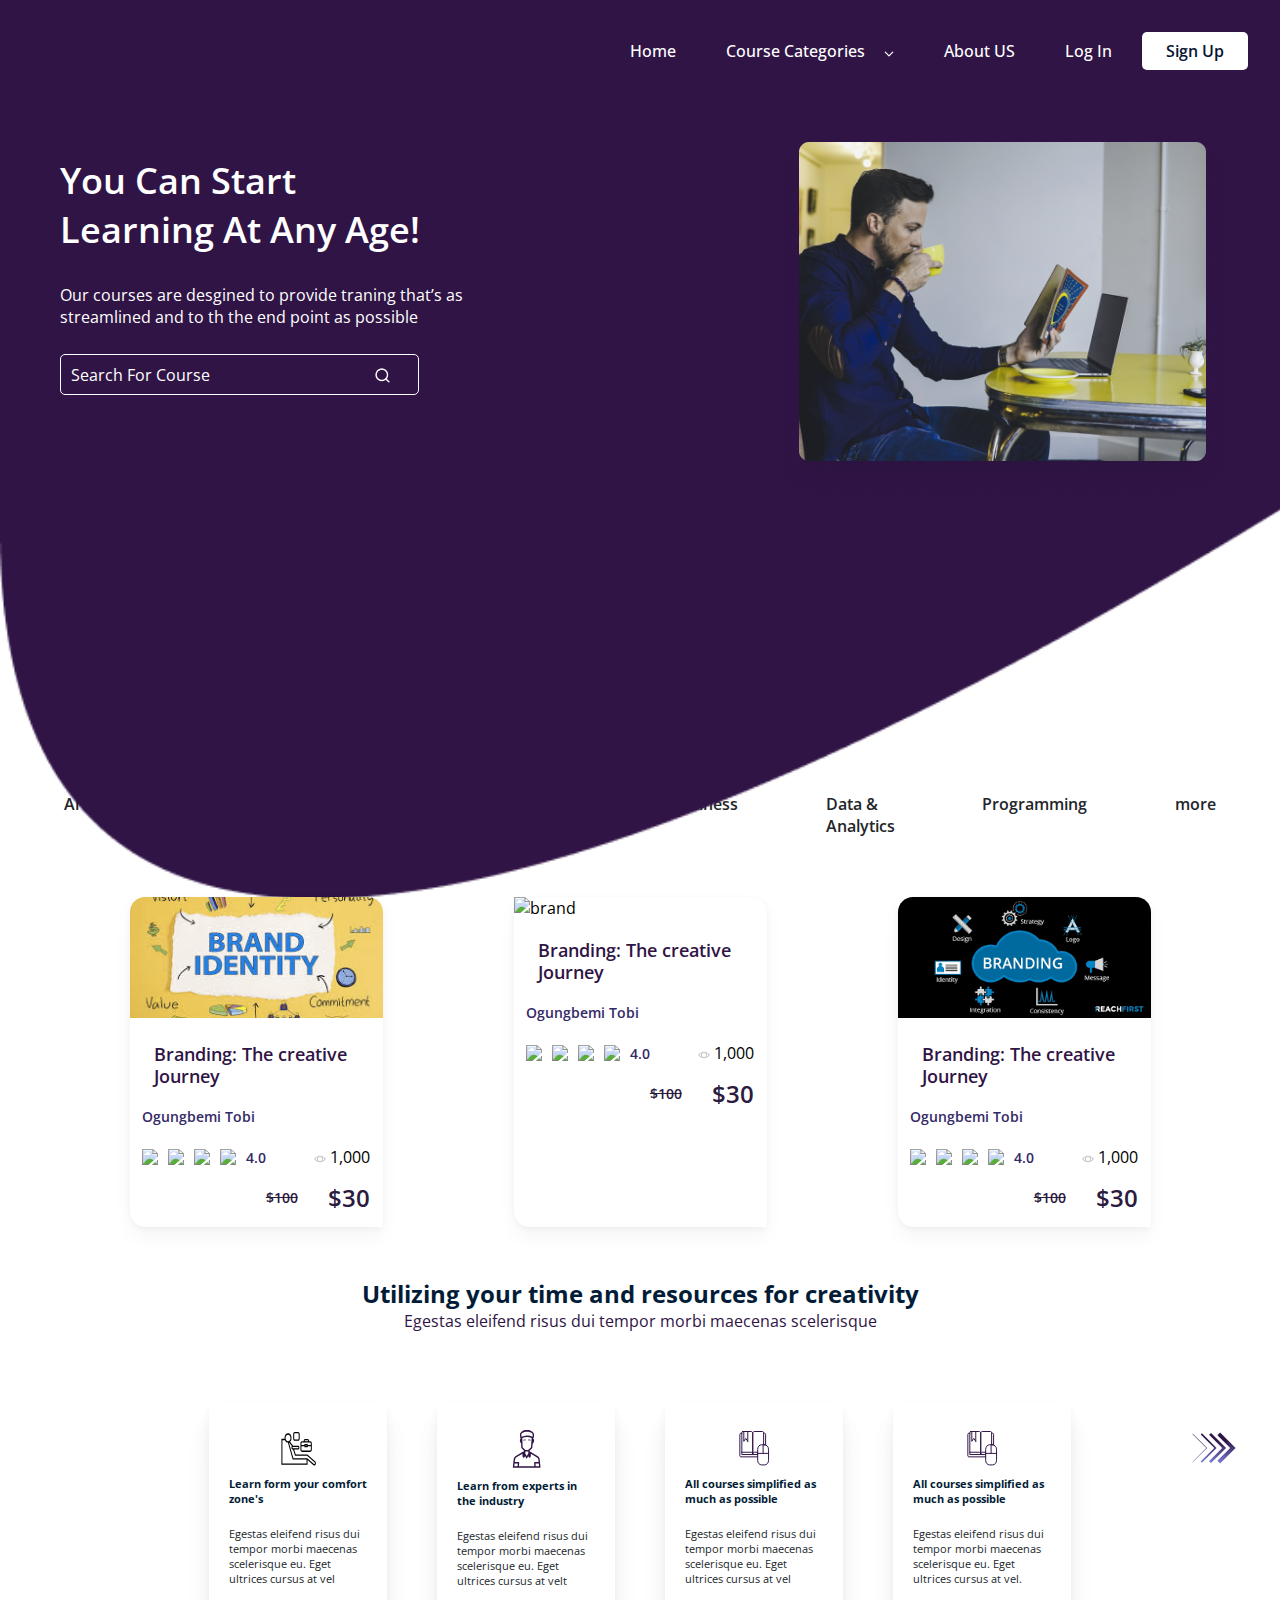
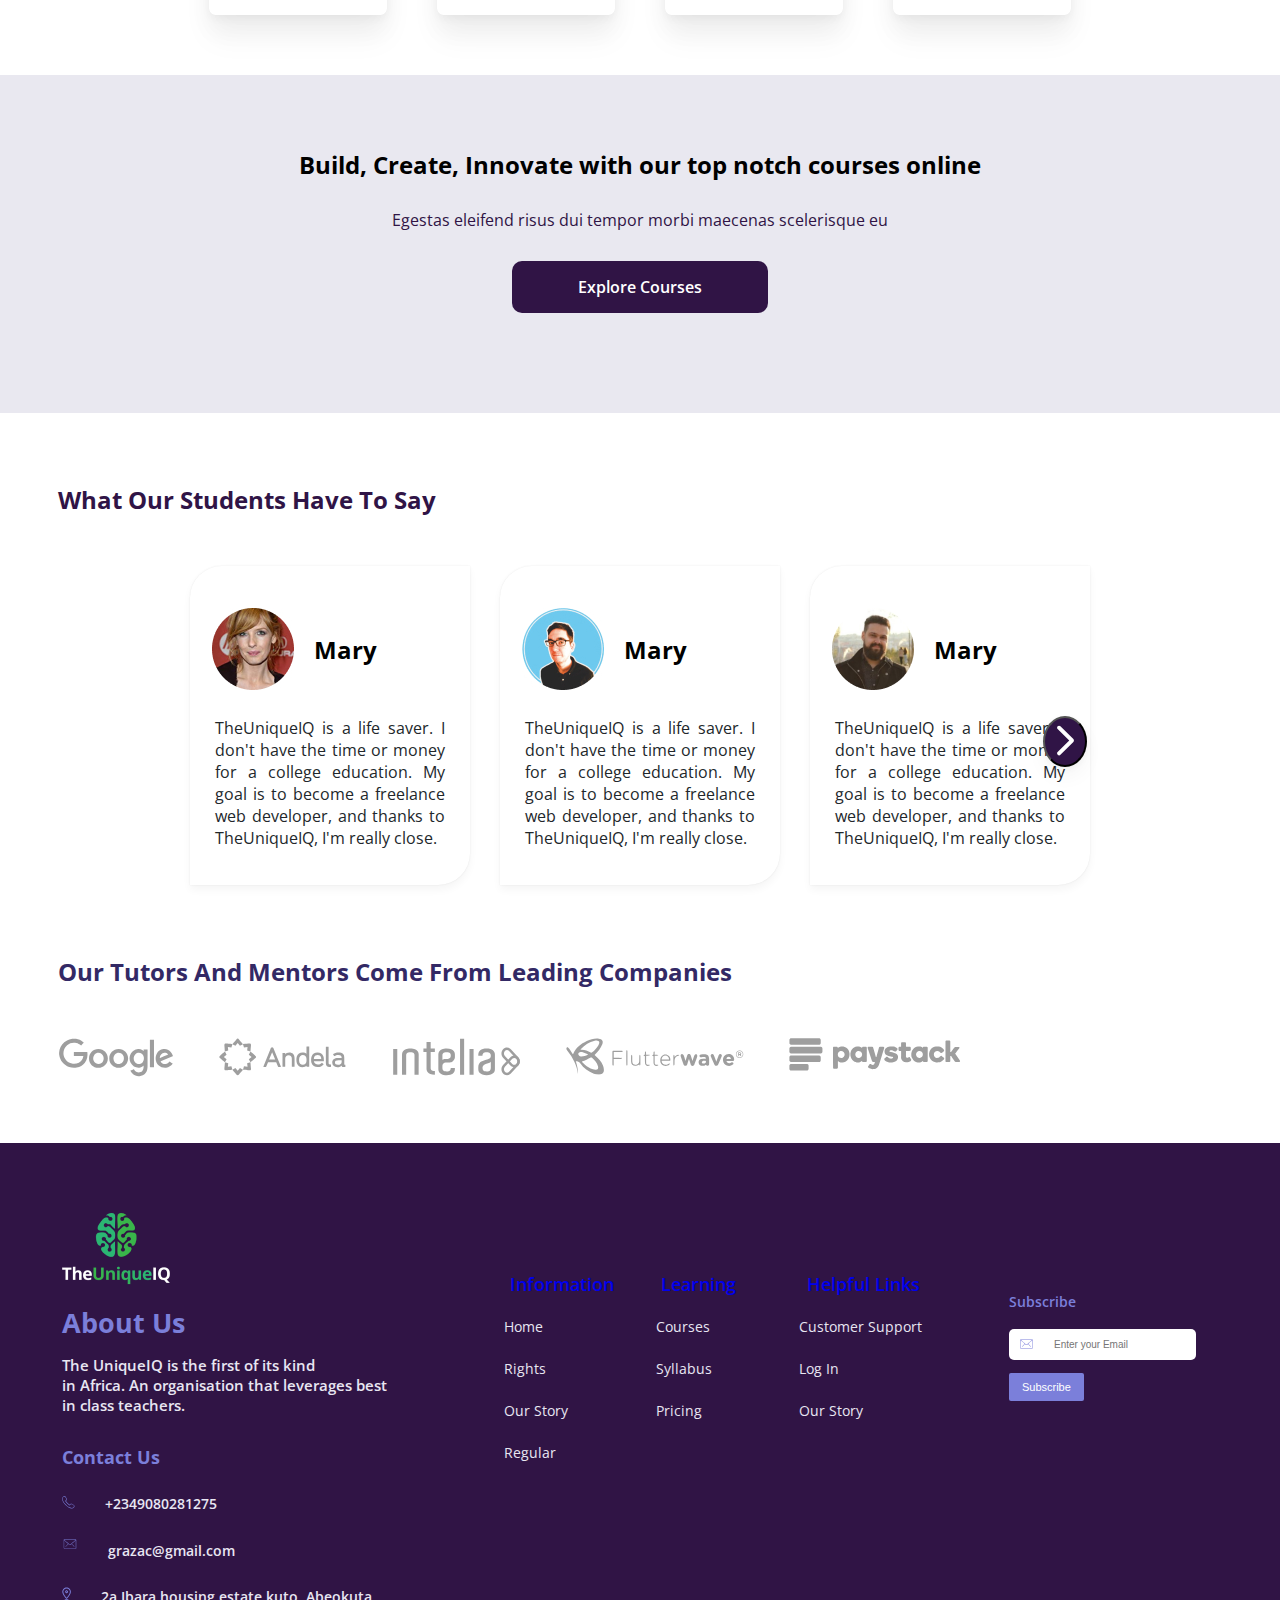
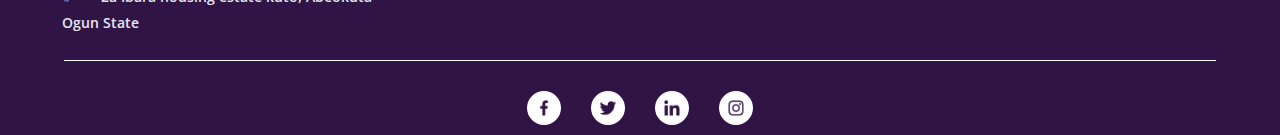
==== index.html @ e98250e5 "first commit" ====
<!DOCTYPE html>
<html>

<head>
  <meta charset="utf-8">
  <meta http-equiv="X-UA-Compatible" content="IE=edge">
  <title>LandingPage</title>
  <meta name="description" content="">
  <meta name="viewport" content="width=device-width, initial-scale=1">
  <link rel="stylesheet" href="landpage.css">
  <link rel="stylesheet" href="https://cdnjs.cloudflare.com/ajax/libs/font-awesome/5.14.0/css/all.min.css">
  <link rel="stylesheet" href="https://cdnjs.cloudflare.com/ajax/libs/OwlCarousel2/2.3.4/assets/owl.carousel.min.css">
  
</head>

<body class="body">
  <!-- header and nav section -->
  <div class="container">
    <header class="header">
      <div class="headerban">
        <!-- <div class="imgban">
              <img src="Rectangle.png" alt="rec">
            </div> -->
      </div>
      <nav class="navbar">
        <ul class="menu">
          <li><a href="/home.html"> Home </a></li>
          <li><a href="#"> Course Categories </a> <img src="drop.svg" alt="arrow" style= "padding-left:15px"></li>
          <li><a href="#"> About US </a></li>
          <li><a href="#"> Log In </a></li>
          <a href="/signup.html" class="button">Sign Up</a>
        </ul>
      </nav>
      <nav class="hidebar">
          <img src="toggle.svg" alt="tog" class="menupie">
          <img src="./newicon.png" alt="logo">
          <img src="./search.svg" alt="search">
          <img src="./draw.svg" alt="draw">
          <div class="hiddenmenu">
            <ul class="listhide">
              <li><a href="/sign-in">Sign Up</a></li>
              <li><a href="/sign-in">Log in</a></li>
            </ul>
            <p className="phide">Course</p>
            <ul class="menuhide">
              <li>Artficial Intelligence <img src="arrow3.svg" alt=""/></li>
              <li>Branding <img src="arrow3.svg" alt="aa"/></li>
              <li>Business <img src="arrow3.svg" alt=""/></li>
              <li>Design <img src="arrow3.svg" alt="aa"/></li>
              <li>Data & Analytic <img src="arrow3.svg" alt="a"/></li>
              <li>Help</li>
              <li>Log out</li>
            </ul>
          </div>
        </nav>
      
      
      <div class="you-can">
        <h2 class="you">You Can Start<br>Learning At Any Age!</h2>
        <p>Our courses are desgined to provide traning that’s as <br>streamlined and to th the end point as possible</p>
      </div>
      <div class=" search-box">
        <input type="text" placeholder="Search For Course"> <img src="./search icon.png">
        <!-- <button type="submit"><i class="fa fa-search"></i></button> -->
      </div>
      <div class="logo-img">
        <img src="Rectangle 3.png" alt="man">
      </div>
    </header>
  </div>
  <!-- browse section -->
  <section class="browse-courses">
    <h2 class="browse">Browser Courses</h2>
    <div class="what">
      <ul id="what-we-do">
        <li>Artificial Intelligence</li>
        <li>Agile & HR <br/>Development</li>
        <li>Branding &<br/> Design</li>
        <li>Business</li>
        <li>Data & <br/> Analytics</li>
        <li>Programming</li>
        <li>more</li>
      </ul>
    </div>
  </section>
  
<!-- headline section -->
  <section class="HeadlineBoxes">
    <div class="box-container">

      <div class="brand-id-box">
        <img src="Rectangle 8.svg" alt="brand">
        <div style="width: 90%; margin: 20px auto;" class="brand-container">
          <h3>Branding: The creative Journey</h3>
          <p>Ogungbemi Tobi</p>
          <div class="brand-details">
            <img src="star 1.jpg">
            <img src="star 1.jpg">
            <img src="star 1.jpg">
            <img src="star 1.jpg">
            <p>4.0</p>
          <div>
              <img src="eye.jpg" alt="eye"> 1,000
            </div>
          </div>
          <p class="brand-amount">
            <span class="da1"> $100 </span> <span class="da2">$30</span>
          </p>
        </div>
      </div>
      <div class="brand-id-box">
        <!-- <div brand> -->

        <img src="Rectangle 9.svg" alt="brand">
        <!-- </div> -->
        <div style="width: 90%; margin: 20px auto;" class="brand-container">

          <h3>Branding: The creative Journey</h3>
          <p>Ogungbemi Tobi</p>
          <div class="brand-details">
            <img src="star 1.jpg">
            <img src="star 1.jpg">
            <img src="star 1.jpg">
            <img src="star 1.jpg">
            <p>4.0</p>
          <div>
              <img src="eye.jpg" alt="eye"> 1,000
            </div>
          </div>
          <p class="brand-amount">
            <span class="da1"> $100 </span> <span class="da2">$30</span>
          </p>
        </div>
      </div>
      <div class="brand-id-box">
        <!-- <div brand> -->

        <img src="Rectangle 10.svg" alt="brand">
        <!-- </div> -->
        <div style="width: 90%; margin: 20px auto;" class="brand-container">

          <h3>Branding: The creative Journey</h3>
          <p>Ogungbemi Tobi</p>
          <div class="brand-details">
            <img src="star 1.jpg">
            <img src="star 1.jpg">
            <img src="star 1.jpg">
            <img src="star 1.jpg">
            <p>4.0</p>
          <div>
              <img src="eye.jpg" alt="eye"> 1,000
            </div>
          </div>
          <p class="brand-amount">
            <span class="da1"> $100 </span> <span class="da2">$30</span> 
          </p>
          
          <!-- <img src="arrow2.svg" alt="arrow"> -->
        </div>
      </div>
    </div>
    <div class="forward">
      <img src="forward.svg" alt="arr">
    </div>
    
  </section>
<!-- utilize section -->
  <section class="utilize">
    <h2 class="uti">Utilizing your time and resources for creativity</h2>
    <p class="util">Egestas eleifend risus dui tempor morbi maecenas scelerisque</p>
    <div class="utilizebox">
      <div class="png_box1">
        <img src="Groupimg.svg" alt="a png" id="img-groupimg">
        <div>
          <h4>Learn form your comfort zone's</h4>
          <p>Egestas eleifend risus dui tempor morbi maecenas scelerisque eu. Eget ultrices cursus at vel</p>
      </div>
      </div>

      <div class="png_box1">
        <img src="headimg.svg" alt="a png" >
        <div>
          <h4>Learn from experts in the industry</h4>
          <p>Egestas eleifend risus dui tempor morbi maecenas scelerisque eu. Eget ultrices cursus at velt</p>
        </div>
      </div>

      <div class="png_box1">
        <img src="Group2.svg" alt="a png">
        <div>
          <h4>All courses simplified as much as possible</h4>
          <p>Egestas eleifend risus dui tempor morbi maecenas scelerisque eu. Eget ultrices cursus at vel</p>
        </div>
      </div>

      <div class="png_box1">
        <img src="Group2.svg" alt="a png">
        <div>
          <h4>All courses simplified as much as possible</h4>
          <p>Egestas eleifend risus dui tempor morbi maecenas scelerisque eu. Eget ultrices cursus at vel.</p>
        </div>
      </div>
    </div>
  </section>

  <section class="build">
    <div class="build-create">
      <h2 class="bud">Build, Create, Innovate with our top notch courses online</h2>
      <p class="bld">Egestas eleifend risus dui tempor morbi maecenas scelerisque eu</p>
      <a href="#0" class="explore">Explore Courses</a>
    </div>
  </section>

<!-- testimony section -->
  <section class="testimony">
    <div class="headLine">
      <h2 class="our">What Our Students Have To Say</h2>
    </div>
    <div class="testimonialboxes">
      <div class="maryimg">
        <div class="ma">
          <img src="mary.jpg" alt="this is the mary picture">
          <h2>Mary</h2>
        </div>

        <p class="test">TheUniqueIQ is a life saver. I don't have the time or money for a college education. My goal is
          to become a freelance web developer, and thanks to TheUniqueIQ, I'm really close.</p>
      </div>
      <div class="maryimg">
        <div class="ma">
          <img src="mary2.jpg" alt="this is the mary picture">
          <h2>Mary</h2>

        </div>
        <p class="test">TheUniqueIQ is a life saver. I don't have the time or money for a college education. My goal is
          to become a freelance web developer, and thanks to TheUniqueIQ, I'm really close.</p>
      </div>
      <div class="maryimg">
        <div class="ma">
          <img src="mary 3.png" alt="this is the mary picture">
          <h2>Mary</h2>
        </div>
        <p class="test">TheUniqueIQ is a life saver. I don't have the time or money for a college education. My goal is
          to become a freelance web developer, and thanks to TheUniqueIQ, I'm really close.</p>
      </div>
    </div>
    <button class="bot"><svg width="17" height="31" viewBox="0 0 17 31" fill="none" xmlns="http://www.w3.org/2000/svg">
        <path
          d="M0.629206 3.9489C-1.13656 2.18314 1.65924 -0.612659 3.425 1.30025L16.374 14.1021C17.1097 14.8378 17.1097 16.1621 16.374 16.8979L3.425 29.8468C1.65924 31.6126 -1.13656 28.8168 0.629206 27.051L12.2538 15.5735L0.629206 3.9489Z"
          fill="white" />
      </svg>
    </button>
  </section>

    <div id="ourTutors">
      <h2 class="tutors">Our Tutors And Mentors Come From Leading Companies</h2>
    </div>
    <div class="comp-logo">
      <ul class="company-logos">
        <li><img src="google.svg" alt="google logo"></li>
        <li><img src="andela.svg" alt="andela logo"></li>
        <li><img src="intelia.svg" alt="intelia logo"></li>
        <li><img src="flutterwave.svg" alt="flutterwave logo"></li>
        <li><img src="paystack.svg" alt="paystack logo"></li>
      </ul>
    </div>

<!-- footer sectiom -->
  <footer class="footer">
    <div class="footercontainer">
      <div class="footcont">
        <div class="img-footer">
          <img src="footer-logo.png" alt="UniqueIQ logo">
        </div>
        <div class="about">
          <h2>About Us</h2>
          <p class="us">The UniqueIQ is the first of its kind <br> in Africa. An organisation that leverages best<br> in
            class teachers.</p>
        </div>
        <div class="contactUS">
          <h4 class="con">Contact Us</h4>
          <div class="row">
            <img src="call.svg" alt="phone"><span>+2349080281275</span>
          </div>

          <div class="row">
            <img src="mail.png" alt="mail"><span class="web"><a href="grazac@gmail.com">grazac@gmail.com</a></span>
          </div>

          <div class="row">
            <img src="location.svg" alt="locate"><span style="width:90%">2a Ibara housing estate kuto, Abeokuta <br/> Ogun State</span>
          </div> 
        </div>
      </div>
      <div class="column">
        <div class="info">
          <h3><a href="#">Information</a></h3>
          <ul class="inf">
            <li><a href="#">Home</a></li>
            <li><a href="#">Rights</a></li>
            <li><a href="#">Our Story</a></li>
            <li><a href="#">Regular</a></li>
          </ul>
        </div>
        <div class="learn">
          <h3><a href="#">Learning</a></h3>
          <ul class="lean">
            <li><a href="#">Courses</a></li>
            <li><a href="#">Syllabus</a></li>
            <li><a href="#">Pricing</a></li>
          </ul>
        </div>

        <div class="help">
          <h3><a href="#">Helpful Links</a></h3>
          <ul class="line">
            <li><a href="#">Customer Support</a></li>
            <li><a href="#">Log In</a></li>
            <li><a href="#">Our Story</a></li>
          </ul>
        </div>

        <div class="subscribe">
          <h2 class="sub">Subscribe</h2>
          <div class="footer-input">

            <svg width="15" height="10" viewBox="0 0 14 10" fill="none" xmlns="http://www.w3.org/2000/svg">
              <path
                d="M12.5414 0.281982H1.41356C1.02637 0.281982 0.710938 0.596418 0.710938 0.984605V8.96161C0.710938 9.3488 1.02637 9.66423 1.41356 9.66423H12.5414C12.9286 9.66423 13.2435 9.3488 13.2435 8.96161V0.984605C13.2435 0.596418 12.9286 0.281982 12.5414 0.281982ZM12.5414 0.749899C12.5992 0.749899 12.6505 0.77332 12.6914 0.808202C11.2064 2.11129 7.76008 5.12759 7.5478 5.28804C7.33702 5.4485 7.14566 5.4485 6.97723 5.4485C6.8088 5.4485 6.61795 5.4485 6.40716 5.28804C6.19488 5.12759 2.74854 2.11129 1.26307 0.808202C1.30393 0.77332 1.35576 0.749899 1.41356 0.749899H12.5414ZM12.5414 9.19632H1.41356C1.2845 9.19632 1.17935 9.09117 1.17935 8.96161V1.35834C1.97815 2.05797 3.87025 3.71536 5.07268 4.75983L2.58161 7.41584C2.49291 7.51002 2.49739 7.65802 2.59207 7.74672C2.63692 7.78858 2.69423 7.81001 2.75153 7.81001C2.81382 7.81001 2.87661 7.78459 2.92245 7.73626L5.42598 5.06679C5.80271 5.39269 6.06482 5.61743 6.12262 5.66228C6.45948 5.91741 6.77043 5.91741 6.97624 5.91741C7.18204 5.91741 7.49299 5.91741 7.82985 5.66228C7.88815 5.61743 8.15026 5.39269 8.52699 5.06679L11.0305 7.73626C11.0764 7.78509 11.1387 7.81001 11.2009 7.81001C11.2582 7.81001 11.3156 7.78858 11.3609 7.74672C11.4556 7.65802 11.4601 7.51002 11.3714 7.41584L8.88079 4.75983C10.0827 3.71536 11.9758 2.05797 12.7741 1.35834V8.96161C12.7751 9.09117 12.67 9.19632 12.5414 9.19632Z"
                fill="#7B7FDA" />
            </svg>

            <input type="text" placeholder="Enter your Email" />

          </div>
          <button class="footer-btn">Subscribe</button>

        </div>
      </div>
    </div>
    <div>
      <div class="footer-icon">
        <div class="fb"><img src="fb.png" alt="facebookICON"></div>
        <div class="twitter"><img src="tw.png" alt="twitterICON"></div>
        <div class="link"><img src="ln.png" alt="linkedInICON"></div>
        <div class="insta"><img src="ig.png" alt="instaICON"></div>
      </div>
    </div>
  
  </footer>

  <script src="landpage.js"></script>

</body>

</html>
---- landpage.css ----
@import url("https://fonts.googleapis.com/css2?family=Open+Sans:wght@300&display=swap");

*,
*::before,
*::after {
  margin: 0;
  padding: 0;
  box-sizing: border-box;
}

html {
  font-family: "Open Sans", sans-serif;
  overflow-x: hidden;
}

a {
  text-decoration: none;
}
:root {
  --primary-color: white;
}

.body {
  width: 100%;
  overflow-x: hidden;
}

.container {
  width: 100%;
  height: 600px;
}

.header {
  position: relative;
  background-image: url(Rectangle.png);
  background-repeat: no-repeat;
  background-size: cover;
  height: 100vh;
}

.navbar {
  padding: 32px;
}

.navbar .menu {
  list-style: none;
  display: flex;
  justify-content: flex-end;
  gap: 30px;
  height: 100%;
  align-items: center;
}
.nav-hidden {
  width: 90%;
  margin: auto;
  display: flex;
  justify-content: space-between;
  align-items: center;
  display: none;
}
.menuhide {
  font-weight: 600;
  font-size: 14px;
  color: #333333;
  padding-top: 21px;
  /* display: flex; */
  justify-content: space-between;
}

.hidebar {
  display: none;
  justify-content: space-between;
  background-color: white;
  padding: 20px;
}
.hiddenmenu{
  display: none;
}
.hiddenmenu {
  position: absolute;
  top: 50px;
  left: 0px;
  padding-top: 20px;
  background-color: #fff;
  width: 254px;
  border-radius: 2px;
  z-index: 1;
}
.hiddenmenu p {
  width: 80%;
  margin: auto;
  font-weight: 700;
  padding: 25px 0px 0px 0px;
  color: #333333;
  display: flex;
  flex-direction: column;
}
.listhide,
.menuhide {
  width: 80%;
  margin: auto;
  list-style: none;
}
.listhide {
  border-bottom: 1px solid #c4c4c4;
}
.listhide li:last-child {
  padding-bottom: 38px;
}
.listhide li {
  font-weight: 600;
  font-size: 14px;
  padding-top: 21px;
}
.listhide li a {
  color: #301446;
}
.menuhide li {
  font-weight: 600;
  font-size: 14px;
  color: #333333;
  padding-top: 21px;
  display: flex;
  justify-content: space-between;
}
.menuhide li:last-child {
  padding-bottom: 60px;
}
.navbar .menu li a {
  color: white;
  font-size: 16px;
  font-weight: 500;
  margin-left: 20px;
  text-decoration: none;
  font-family: "Open sans" sans-serif;
}

.button {
  background-color: white;
  border: none;
  color: #071533;
  padding: 0.5rem 1.5em;
  cursor: pointer;
  font-weight: 600;
  border-radius: 5px;
  font-size: 16px;
  text-decoration: none;

  align-items: center;
}

.you-can {
  margin-top: 54px;
  margin-left: 60px;
}

.you {
  font-family: "Open Sans";
  font-style: normal;
  font-weight: 600;
  font-size: 36px;
  line-height: 49px;
  color: #ffffff;
  padding-bottom: 30px;
}

.you-can p {
  font-family: "Open Sans";
  font-style: normal;
  font-weight: normal;
  font-size: 16px;
  line-height: 22px;

  padding-bottom: 54px;
  color: #ffffff;
}

.search-box {
  position: relative;
  left: 32px;
  bottom: 28px;
}

.search-box input {
  width: 359px;
  height: 41px;
  background-color: transparent;
  border: 1px solid #ffffff;
  box-sizing: border-box;
  border-radius: 5px;
  margin-left: 28px;
  font-family: Open Sans;
  font-style: normal;
  font-weight: normal;
  font-size: 16px;
  padding: 10px;

  color: #ffffff;
}

.search-box input::placeholder {
  font-family: Open Sans;
  font-style: normal;
  font-weight: normal;
  font-size: 16px;

  color: #ffffff;
}

.search-box img {
  position: absolute;
  top: 14px;
  left: 343px;
}

.logo-img {
  position: absolute;
  top: 134px;
  right: 50px;
}

.browse {
  margin-left: 58px;
  margin-top: 50px;
  margin-bottom: 60px;
  font-family: Open Sans;
  font-style: normal;
  font-weight: 600;
  font-size: 28px;
  line-height: 33px;
  color: #071533;
  padding-top: 50px;
}

#what-we-do {
  list-style: none;
  display: flex;
  justify-content: space-between;
  gap: 30px;
  width: 90%;
  margin: 60px auto;
  color: #23262a;
  font-weight: 600;
  font-size: 18px;
}

#what-we-do li {
  cursor: pointer;
  font-weight: 600;
  font-size: 16px;
  line-height: 22px;
  color: #23262a;
}

#what-we-do li:hover {
  border-bottom: 5px solid #2a1b3f;
  font-size: 16px;
  line-height: 22px;
  color: #071533;
}

.box-container {
  display: flex;
  justify-content: space-around;
  /* gap: 30px; */
  background: #ffffff;
  position: relative;
  width: 90%;
  margin: auto;
  
}

/* 
.brand-container h3{
  font-style: normal;
font-weight: 600;
font-size: 16px;
line-height: 22px;

color: #301446;

} */
.brand-id-box {
  background: #ffffff;
  box-shadow: 0px 10px 20px rgba(0, 0, 0, 0.04), 0px 2px 6px rgba(0, 0, 0, 0.04),
    0px 0px 1px rgba(0, 0, 0, 0.04);
  border-radius: 15px 15px 0px 15px;
  width: 253px;
  height: 330px;
  position: relative;
}

.brand-id-box > img {
  width: 100%;
  object-fit: cover;
}
.brand-container {
  width: 90%;
  margin: 20px auto;
}

.brand-container p {
  font-weight: 600;
  font-size: 14px;
  line-height: 19px;
  /* identical to box height */
  color: #332965;
}
h3 {
  font-family: Open Sans;
  font-style: normal;
  font-weight: 600;
  font-size: 18px;
  line-height: 22px;

  color: #301446;
  align-items: center;
  margin-bottom: 10px;
  width: 90%;
  margin: 20px auto;
}
.brand-details {
  display: flex;
  margin: 20px 0;
  gap: 10px;
  align-items: center;
}
.brand-details {
  display: flex;
  margin: 20px 0;
  gap: 10px;
  align-items: center;
}

.brand-details p {
  margin-right: auto;
}

.brand-amount {
  display: flex;
  justify-content: flex-end;
  color: #2a1b3f;
}
.da1 {
  color: #2a1b3f;
  text-decoration: line-through;
  font-size: 14px;
}
.da2 {
  color: #2a1b3f;
  font-size: 24px;
}
.forward {
  position: absolute;
  right: 42px;
  bottom: -589px;
}

.utilize {
  text-align: center;
  margin-top: 50px;
  background-color: #ffffff;
}

.uti {
  font-weight: bold;
  font-size: 24px;
  line-height: 33px;

  color: #021c37;
}

.util {
  font-size: 16px;
  line-height: 22px;
  margin-bottom: 70px;
  color: #301446;
}

.utilizebox {
  display: flex;
  justify-content: center;
  gap: 50px;
  width: 85%;
  margin: 60px auto;
}

.png_box1 {
  box-shadow: 0px 24px 32px rgba(0, 0, 0, 0.04),
    0px 16px 24px rgba(0, 0, 0, 0.04), 0px 4px 8px rgba(0, 0, 0, 0.04),
    0px 0px 1px rgba(0, 0, 0, 0.04);
  border-radius: 6.75076px;
  padding: 20px;
  display: flex;
  flex-direction: column;
  justify-content: center;
  width: 178px;
  height: 213px;
}
.png_box1 h4 {
  font-family: Open Sans;
  font-weight: bold;
  font-size: 10.8012px;
  color: #021c37;
  text-align: left;
  margin-top: 10px;
}
.png_box1 p {
  font-family: Open Sans;
  font-size: 10.8012px;
  color: #22272b;
  text-align: left;
  margin-top: 20px;
}
.png_box1 img {
  align-self: center;
}
#img-groupimg {
  filter: brightness(0);
}
.png_box1:hover #img-groupimg {
  filter: none;
}

.png_box1:hover img {
  filter: brightness(0) invert(1);
}
.png_box1:hover h4,
.png_box1:hover p {
  color: #ffffff;
}

.png_box1:hover {
  background-color: #301445;
  color: #ffffff;
}

.build {
  background-color: #e9e8f0;
  padding-bottom: 50px;
  /* margin-bottom: 30px; */
}

.build-create h2 {
  text-align: center;
  line-height: 2;
  margin: 20px;
  padding-top: 66px;
}

.bud {
  margin-top: 100px;
  text-align:center;
}

.build-create .bld {
  color: #301445;
  font-weight: 500px;
  margin-bottom: 30px;
  text-align: center;
}
.bld{
  color: #301446;
}

.btn {
  background-color: #301445;
  /* color: white; */
  /* margin: 0 auto 50px auto; */
  /* width:200px; */
  text-decoration: none;
  text-align: center;
  box-shadow: 0px 10px 20px rgba(0, 0, 0, 0.04), 0px 2px 6px rgba(0, 0, 0, 0.04),
    0px 0px 1px rgba(0, 0, 0, 0.04);
  border-radius: 6.19048px;
  border-radius: 5px;
  cursor: pointer;
  padding: 15px 20px;
}
.explore {
  background-color: #301445;
  text-decoration: none;
  margin: auto;
  width: 20%;
  padding: 15px;
  border-radius: 10px;
  display: block;
  text-align: center;
  color: white;
  margin-bottom: 50px;
  font-weight: 600;
}

.our {
  font-weight: bold;
  font-size: 24px;
  line-height: 33px;
  margin-bottom: 50px;
  margin-left: 58px;
  margin-top: 70px;

  color: #301446;
}

.testimony {
  position: relative;
}

.bot {
  position: absolute;
  right: 193px;
  top: 58%;
  height: 51px;
  width: 44px;
  background: #301446;
  box-shadow: 0px 10px 20px rgba(0, 0, 0, 0.04), 0px 2px 6px rgba(0, 0, 0, 0.04),
    0px 0px 1px rgba(0, 0, 0, 0.04);
  border-radius: 50%;
  cursor: pointer;
}

.testimonialboxes {
  display: flex;
  justify-content: center;
  text-align: block;
  gap: 30px;
  margin-left: 58px;
  margin-right: 58px;
}

.maryimg {
  background: #ffffff;
  box-shadow: 0px 4.23792px 8.47584px rgba(0, 0, 0, 0.04),
    0px 0px 2.11896px rgba(0, 0, 0, 0.06), 0px 0px 1.05948px rgba(0, 0, 0, 0.04);
  border-radius: 31.7844px 0px;
  width: 280px;
  height: 319px;
  padding: 10px;
}

.ma {
  display: flex;
  align-items: center;
  gap: 20px;
  margin-top: 20px;
  padding: 12px;
}

.test {
  font-size: 16px;
  line-height: 22px;
  padding: 15px;
  color: #22272b;
  text-align: justify;
}

.tutors {
  font-weight: bold;
  font-size: 24px;
  line-height: 33px;
  color: #332965;
  margin-left: 58px;
  margin-top: 70px;
}

.company-logos {
  display: flex;
  list-style: none;
  /* justify-content: space-between; */
  gap: 45px;
  margin-bottom: 60px;
  margin-top: 50px;
  margin-left: 58px;
}

.footer {
  background-color: #301445;
}

.footercontainer {
  padding: 10px 20px 5px 20px;
  display: flex;
  width: 90%;
  margin: auto;
  border-bottom: 1px solid white;
}

.footcont {
  margin-left: -80px;
  flex-basis: 45%;
}

.about {
  font-weight: 600;
  font-size: 18px;
  line-height: 25px;
  margin-bottom: 30px;
  margin-left: 58px;

  color: #7b7fda;
}

.us {
  font-size: 15px;
  line-height: 20px;
  margin-top: 20px;

  color: #e8e6f2;
}

.contactUS {
  font-weight: 600;
  font-size: 18px;
  line-height: 25px;
  margin-left: 58px;
  color: #7b7fda;
  margin-bottom: 20px;
}
.column{
  display: flex;
}
.footer-icon {
  margin-top: 30px;
  display: flex;
  justify-content: center;
  gap: 30px;
  padding-bottom: 10px;
}

.footer-icon div {
  height: 34px;
  width: 34px;
  background-color: white;
  border-radius: 50%;
  display: flex;
  justify-content: center;
  align-items: center;
  cursor: pointer;
  gap: 20px;
}

.footer-icon div img {
  height: 20px;
  width: 20px;
}

.infoBox .info {
  display: flex;
  list-style: none;
  text-decoration: none;
  gap: 39px;
}

.info .inf li a {
  font-size: 14px;
  line-height: 19px;
  list-style: none;
  text-decoration: none;
  color: #e8e6f2;
  font-family: "Open sans";
}

.learn .lean li a {
  font-size: 14px;
  line-height: 19px;
  list-style: none;
  text-decoration: none;
  color: #e8e6f2;
}

.help .line li a {
  font-size: 14px;
  line-height: 19px;
  list-style: none;
  text-decoration: none;
  outline: none;
  color: #e8e6f2;
}

.subscribe {
  margin-top: 37px;
}
.sub {
  font-family: "Open Sans";
  font-style: normal;
  font-weight: 600;
  font-size: 14px;
  line-height: 23px;
  margin-bottom: 1rem;
  color: #7b7fda;
}

.btn {
  border-radius: 2px;
  border: none;
  font-size: 20px;
  line-height: 15px;
  color: #ffffff;
}

.img-footer {
  margin-bottom: 20px;
  margin-left: 58px;
  margin-top: 60px;
}

span {
  margin-left: 30px;
  color: #e8e6f2;
  font-size: 14px;
}
.web a {
  color: #e8e6f2;
}

.row {
  margin-bottom: 20px;
}

.con {
  margin-bottom: 20px;
}

.column {
  display: flex;
  flex-direction: row;

  margin-top: 100px;
  justify-content: space-between;
  flex-grow: 1;
}

.column ul {
  list-style-type: none;
  padding-right: 50px;
}

.column a {
  text-decoration: none;
}

.column li {
  padding-bottom: 20px;
}

.column .subcribe {
  margin-right: 70px;
}

.footer-input {
  padding: 10px;
  background-color: #ffffff;
  border-radius: 5px;
  display: flex;
  gap: 20px;
}

.footer-input img {
  /* width: 30px;
height: 30px; */
  display: inline-block;
}

.footer-input input {
  border: none;
  display: block;
  color: #301446;
  font-size: 10px;
}

.footer-input input:focus {
  outline: none;
}

.footer-btn {
  background-color: #7b7fda;
  border-radius: 2px;
  width: 40%;
  padding: 0.5rem 0;
  margin: 2rem 0;
  border: none;
  color: white;
  font-size: 11px;
  margin-top: 13px;
}

@media only screen and (max-width: 1010px) {
  .navbar {
    display: none;
  }

  .hidebar {
    display: flex;
    justify-content: space-between;
    background-color: white;
    padding: 20px;
  }
 
  .hidebar > img:nth-child(2) {
    width: 100px;
    height: 46px;
    margin-left: 150px;
  }
/* .hiddenmenu{
  display: block;
} */

 
  .logo-img {
    display: none;
  }
  .footercontainer{
    display: flex;
    flex-direction: column;
  }
  .column{
    display: flex;
    flex-direction: column;
    margin-left: -20px;
    margin-top: -10px;
  }
  h3{
    margin-left: -1px;
  }
  .subscribe{
    margin-top: -10px;
    width:250px;
  }

}

@media only screen and (max-width: 975px) {
  .header{
    height: auto;
  }
  .you{
    font-size: 21px;
        line-height: 38px;
        padding-top: 10px;
        width: 60%;
  }
  .maryimg:nth-of-type(3){
    display: none;
  }
  .brand-id-box:nth-of-type(3){
    display: none;
  }
  .forward {
    display: none;
  }
 
  .company-logos{
    display: grid;
    grid-template-columns: repeat(3, 2fr);
        /* row-gap: 10px;  */
        grid-gap: 10px;
  }
}
@media only screen and (max-width: 823px) {
  .forward{
    display: none;
  }
  .utilizebox{
    display:grid;
    grid-template-columns: repeat(2, 2fr);

  }
}
@media only screen and (max-width: 736px) {
  .header{
    height: auto;
  }
  .build-create h2{
    text-align: block;
      
  }
  .bud{

  }
  .explore{
    width: 30%;
  }
}



@media only screen and (max-width: 676px) {
  .maryimg:nth-of-type(2){
    display: none;
  }

}
@media only screen and (max-width: 571px) {
  .header{
    background-image: url(Rectangle.png);
    background-size: cover;
    background-attachment: unset;
    height: auto;
  }
    
  .maryimg{
    margin-left: -98px;
  }
  .tutors{
    margin-left: 20px;
    width: 70%;
    text-align: center;
  }
  .company-logos{
    margin-left: 20px;
    grid-template-columns: repeat(3, 2, 1fr);
    align-content: center;
  }
  .comp-logo{
    align-content: center;
  }
}
@media only screen and (max-width: 480px){
  .header{
    /* height: 50vh; */
    
  }
 .hidebar > img:nth-child(2){
   margin-left: 49px;
 }
  .you{
    font-size: 28px;
    width: 41%;
  }
  .you-can p{
    font-size: 12px;
    margin-top:-20px;
  }
  .search-box input{
    width:200px;
  }
  .search-box input::placeholder{
    font-size: 12px;
  }
  .search-box img{
    left: 192px;
  }

  .what{
    display: none;
  }
  .brand-id-box:nth-of-type(2){
    display: none;
  }
  .utilizebox{
    display: grid;
    grid-template-columns: repeat(1, 1fr);
  }
  .util{
    display: none;
  }
  .png_box1{
    display: flex;
    flex-direction: row;
    width: 252px;
    box-shadow: 0 0;
       
        gap: 40px;
  }
  .png_box1 img{
    align-self: flex-start;
    border-radius: 50%;
    box-shadow: 0px 21.8182px 32.7273px rgba(0, 0, 0, 0.06), 0px 2.72727px 8.18182px rgba(0, 0, 0, 0.04), 0px 0px 1.36364px rgba(0, 0, 0, 0.04);
  }

  .png_box1 h4{
    /* width: 500px; */
  }
.explore{
    width: 35%;
}
.bud{
  width: 350px;
  text-align: center;
}
.bld{
  font-size: 15px;
}
.bot{
  right:121px;
}
}

@media screen and (max-width:400px){
  .you{
    width: 90%;
  }
}
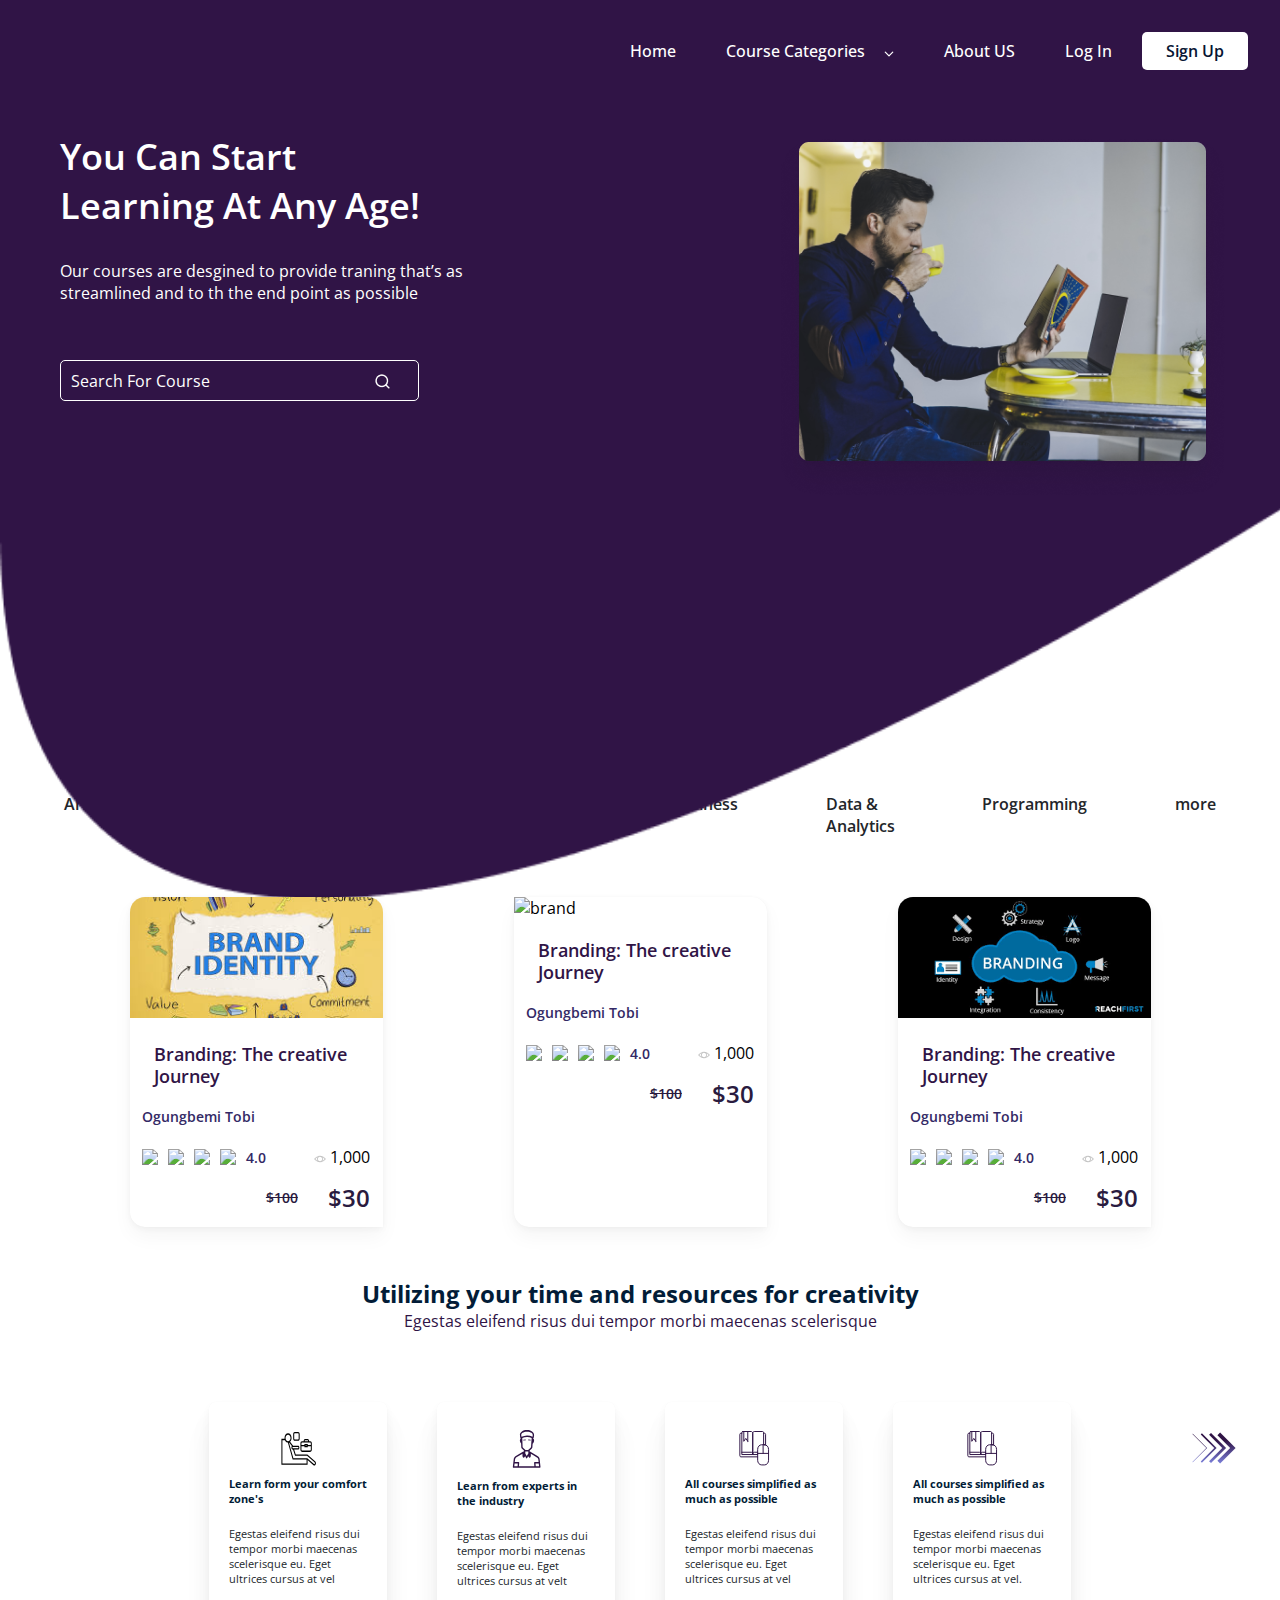
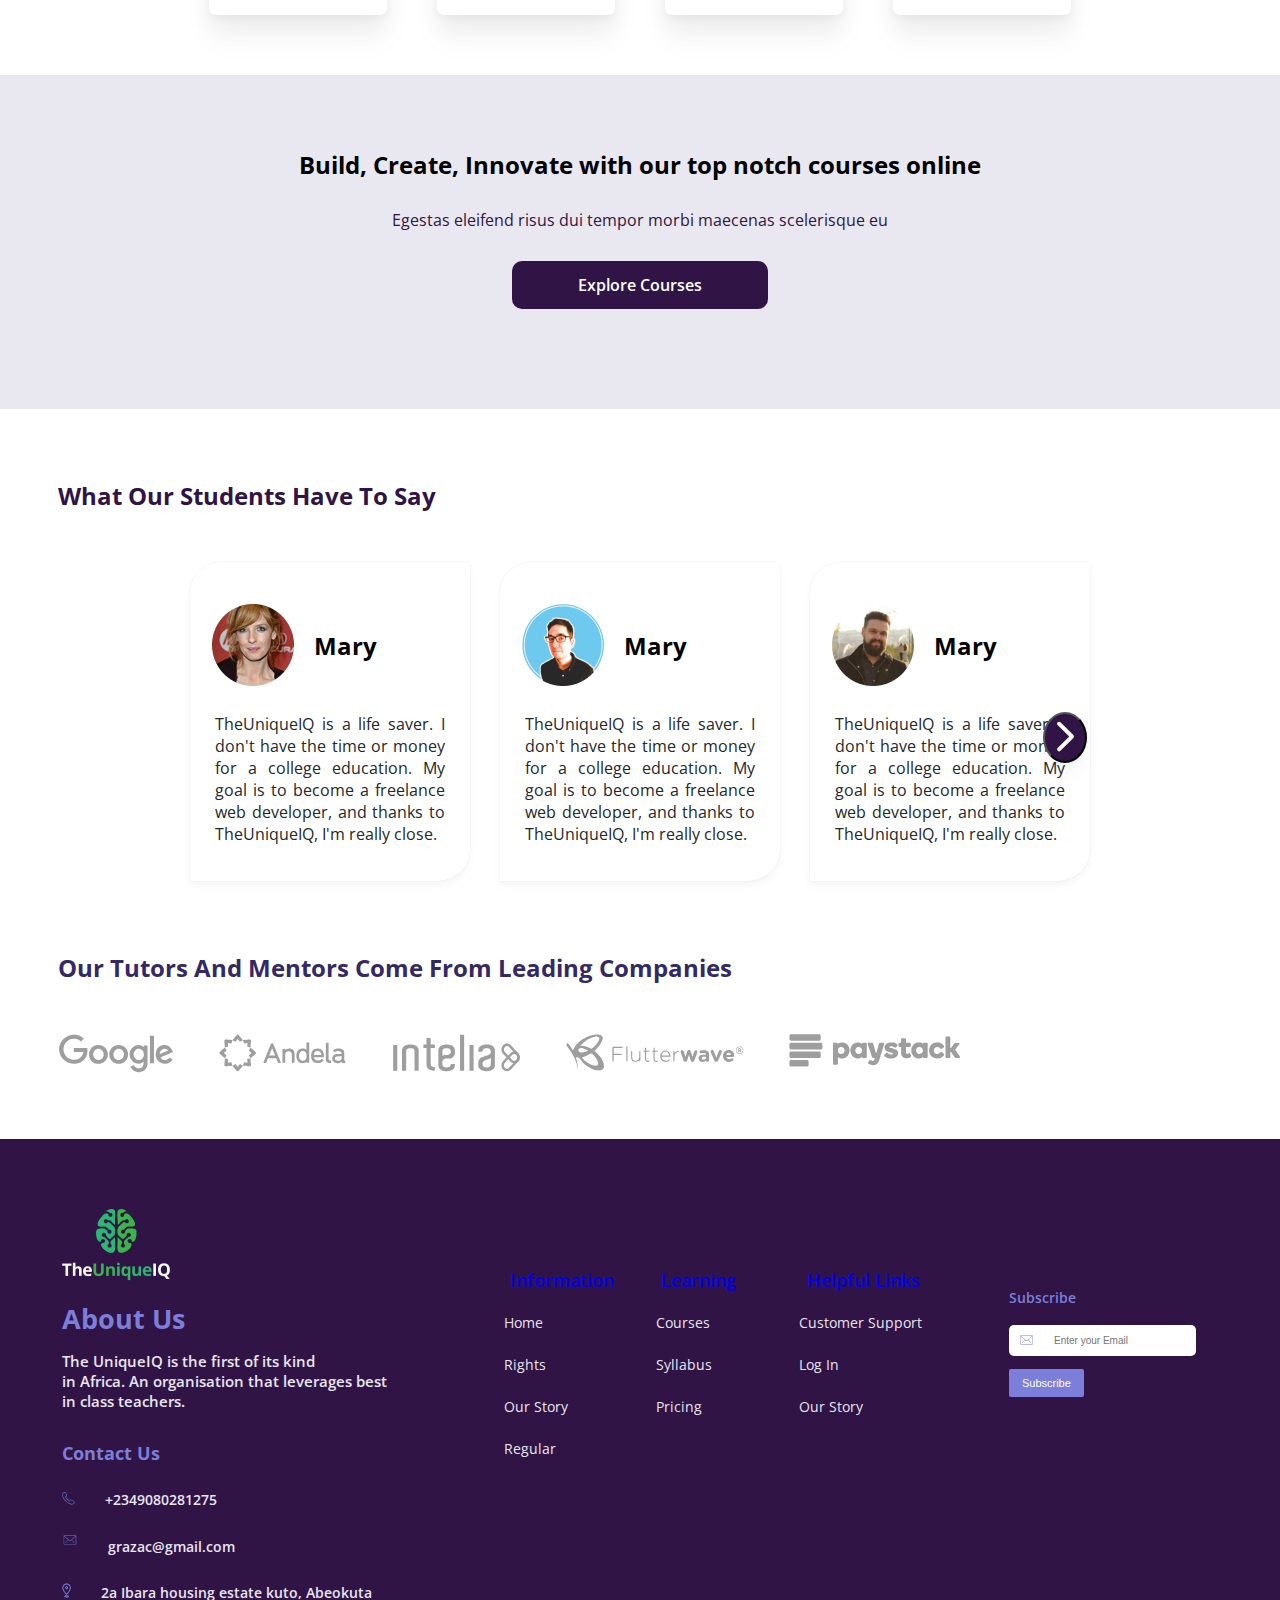
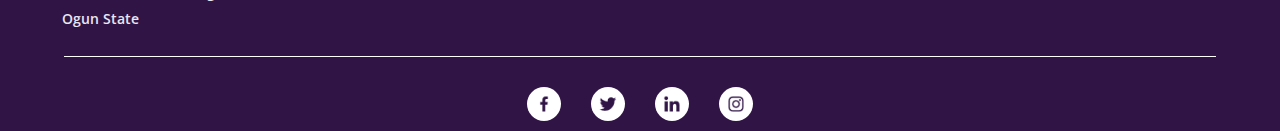
==== commit c23c43e3: "fix" ====
--- a/index.html
+++ b/index.html
@@ -33,12 +33,14 @@
       </nav>
       <nav class="hidebar">
           <img src="toggle.svg" alt="tog" class="menupie">
-          <img src="./newicon.png" alt="logo">
+          <a class="logo" href="./index.html">
+            <img src="./newicon.png" alt="logo">
+          </a>
           <img src="./search.svg" alt="search">
           <img src="./draw.svg" alt="draw">
-          <div class="hiddenmenu">
+          <div class="hide">
             <ul class="listhide">
-              <li><a href="/sign-in">Sign Up</a></li>
+              <li><a href="/signup.html">Sign Up</a></li>
               <li><a href="/sign-in">Log in</a></li>
             </ul>
             <p className="phide">Course</p>
--- a/landpage.css
+++ b/landpage.css
@@ -73,10 +73,13 @@
   background-color: white;
   padding: 20px;
 }
-.hiddenmenu{
+.hide {
   display: none;
 }
-.hiddenmenu {
+.menupie {
+  cursor: pointer;
+}
+.hide {
   position: absolute;
   top: 50px;
   left: 0px;
@@ -86,7 +89,7 @@
   border-radius: 2px;
   z-index: 1;
 }
-.hiddenmenu p {
+.hide p {
   width: 80%;
   margin: auto;
   font-weight: 700;
@@ -150,8 +153,9 @@
 }
 
 .you-can {
-  margin-top: 54px;
-  margin-left: 60px;
+  /* margin-top: 54px;
+  margin-left: 60px; */
+  padding: 30px 60px;
 }
 
 .you {
@@ -267,7 +271,6 @@
   position: relative;
   width: 90%;
   margin: auto;
-  
 }
 
 /* 
@@ -450,7 +453,7 @@
 
 .bud {
   margin-top: 100px;
-  text-align:center;
+  text-align: center;
 }
 
 .build-create .bld {
@@ -459,7 +462,7 @@
   margin-bottom: 30px;
   text-align: center;
 }
-.bld{
+.bld {
   color: #301446;
 }
 
@@ -482,7 +485,7 @@
   text-decoration: none;
   margin: auto;
   width: 20%;
-  padding: 15px;
+  padding: 13px;
   border-radius: 10px;
   display: block;
   text-align: center;
@@ -616,7 +619,7 @@
   color: #7b7fda;
   margin-bottom: 20px;
 }
-.column{
+.column {
   display: flex;
 }
 .footer-icon {
@@ -784,7 +787,7 @@
   margin-top: 13px;
 }
 
-@media only screen and (max-width: 1010px) {
+@media only screen and (max-width: 1000px) {
   .navbar {
     display: none;
   }
@@ -795,199 +798,225 @@
     background-color: white;
     padding: 20px;
   }
- 
+
   .hidebar > img:nth-child(2) {
     width: 100px;
     height: 46px;
     margin-left: 150px;
   }
-/* .hiddenmenu{
+  /* .hide{
   display: block;
 } */
 
- 
   .logo-img {
     display: none;
   }
-  .footercontainer{
+  .footercontainer {
     display: flex;
     flex-direction: column;
   }
-  .column{
+  .column {
     display: flex;
     flex-direction: column;
     margin-left: -20px;
     margin-top: -10px;
   }
-  h3{
+  h3 {
     margin-left: -1px;
   }
-  .subscribe{
+  .subscribe {
     margin-top: -10px;
-    width:250px;
-  }
-
+    width: 250px;
+  }
+  .bot{
+    height: 46px;
+    width: 41px;
+    right: 32px;
+  }
+  .browse{
+    margin-top: -92px;
+  }
+  .forward{
+        right: 17px;
+    bottom: -564px;
+  }
 }
 
 @media only screen and (max-width: 975px) {
-  .header{
-    height: auto;
-  }
-  .you{
+  .header {
+    /* height: auto; */
+  }
+  .you {
     font-size: 21px;
-        line-height: 38px;
-        padding-top: 10px;
-        width: 60%;
-  }
-  .maryimg:nth-of-type(3){
-    display: none;
-  }
-  .brand-id-box:nth-of-type(3){
+    line-height: 38px;
+    padding-top: 10px;
+    width: 60%;
+  }
+  #what-we-do{
+    display: none;
+  }
+  .maryimg:nth-of-type(3) {
+    display: none;
+  }
+  .brand-id-box:nth-of-type(3) {
     display: none;
   }
   .forward {
     display: none;
   }
- 
-  .company-logos{
+  .bot{
+    display: none;
+  }
+
+  .company-logos {
     display: grid;
     grid-template-columns: repeat(3, 2fr);
-        /* row-gap: 10px;  */
-        grid-gap: 10px;
+    /* row-gap: 10px;  */
+    grid-gap: 10px;
   }
 }
 @media only screen and (max-width: 823px) {
-  .forward{
-    display: none;
-  }
-  .utilizebox{
-    display:grid;
-    grid-template-columns: repeat(2, 2fr);
-
+  .forward {
+    display: none;
+  }
+  .utilizebox {
+    display: grid;
+    grid-template-columns: repeat(2, 1fr);
+        padding: 20px 100px;
   }
 }
 @media only screen and (max-width: 736px) {
-  .header{
-    height: auto;
-  }
-  .build-create h2{
+  .header {
+    /* height: auto; */
+  }
+  .build-create h2 {
     text-align: block;
-      
-  }
-  .bud{
-
-  }
-  .explore{
+  }
+  .bud {
+  }
+  .explore {
     width: 30%;
   }
-}
-
-
+  #what-we-do{
+    display: none;
+  }
+}
 
 @media only screen and (max-width: 676px) {
-  .maryimg:nth-of-type(2){
-    display: none;
-  }
-
+  .maryimg:nth-of-type(2) {
+    display: none;
+  }
 }
 @media only screen and (max-width: 571px) {
-  .header{
+  .header {
     background-image: url(Rectangle.png);
     background-size: cover;
     background-attachment: unset;
-    height: auto;
-  }
-    
-  .maryimg{
+    /* height: auto; */
+  }
+
+  .maryimg {
     margin-left: -98px;
   }
-  .tutors{
+  .tutors {
     margin-left: 20px;
     width: 70%;
     text-align: center;
   }
-  .company-logos{
+  .search-box input{
+    width: 250px;
+    margin-top: -24px;
+  }
+  .search-box img {
+    left: 250px;
+    top: 4px;
+  }
+  .company-logos {
     margin-left: 20px;
     grid-template-columns: repeat(3, 2, 1fr);
     align-content: center;
   }
-  .comp-logo{
+  .comp-logo {
     align-content: center;
   }
-}
-@media only screen and (max-width: 480px){
-  .header{
+  .you-can{
+    /* padding: 10px 17px; */
+  }
+}
+@media only screen and (max-width: 480px) {
+  .header {
     /* height: 50vh; */
-    
-  }
- .hidebar > img:nth-child(2){
-   margin-left: 49px;
- }
-  .you{
+  }
+  .hidebar > img:nth-child(2) {
+    margin-left: 49px;
+  }
+  .you {
     font-size: 28px;
-    width: 41%;
-  }
-  .you-can p{
+    width: 57%;
+  }
+  .you-can p {
     font-size: 12px;
-    margin-top:-20px;
-  }
-  .search-box input{
-    width:200px;
-  }
-  .search-box input::placeholder{
+    margin-top: -20px;
+  }
+  .search-box input {
+    width: 200px;
+  }
+  .search-box input::placeholder {
     font-size: 12px;
   }
-  .search-box img{
+  .search-box img {
     left: 192px;
   }
 
-  .what{
-    display: none;
-  }
-  .brand-id-box:nth-of-type(2){
-    display: none;
-  }
-  .utilizebox{
+  .what {
+    display: none;
+  }
+  .brand-id-box:nth-of-type(2) {
+    display: none;
+  }
+  .utilizebox {
     display: grid;
     grid-template-columns: repeat(1, 1fr);
   }
-  .util{
-    display: none;
-  }
-  .png_box1{
+  .util {
+    display: none;
+  }
+  .png_box1 {
     display: flex;
     flex-direction: row;
     width: 252px;
     box-shadow: 0 0;
-       
-        gap: 40px;
-  }
-  .png_box1 img{
+
+    gap: 40px;
+  }
+  .png_box1 img {
     align-self: flex-start;
     border-radius: 50%;
-    box-shadow: 0px 21.8182px 32.7273px rgba(0, 0, 0, 0.06), 0px 2.72727px 8.18182px rgba(0, 0, 0, 0.04), 0px 0px 1.36364px rgba(0, 0, 0, 0.04);
-  }
-
-  .png_box1 h4{
+    box-shadow: 0px 21.8182px 32.7273px rgba(0, 0, 0, 0.06),
+      0px 2.72727px 8.18182px rgba(0, 0, 0, 0.04),
+      0px 0px 1.36364px rgba(0, 0, 0, 0.04);
+  }
+
+  .png_box1 h4 {
     /* width: 500px; */
   }
-.explore{
+  .explore {
     width: 35%;
-}
-.bud{
-  width: 350px;
-  text-align: center;
-}
-.bld{
-  font-size: 15px;
-}
-.bot{
-  right:121px;
-}
-}
-
-@media screen and (max-width:400px){
-  .you{
+  }
+  .bud {
+    width: 350px;
+    text-align: center;
+  }
+  .bld {
+    font-size: 15px;
+  }
+  .bot {
+    right: 121px;
+  }
+}
+
+@media screen and (max-width: 400px) {
+  .you {
     width: 90%;
   }
-}+}
